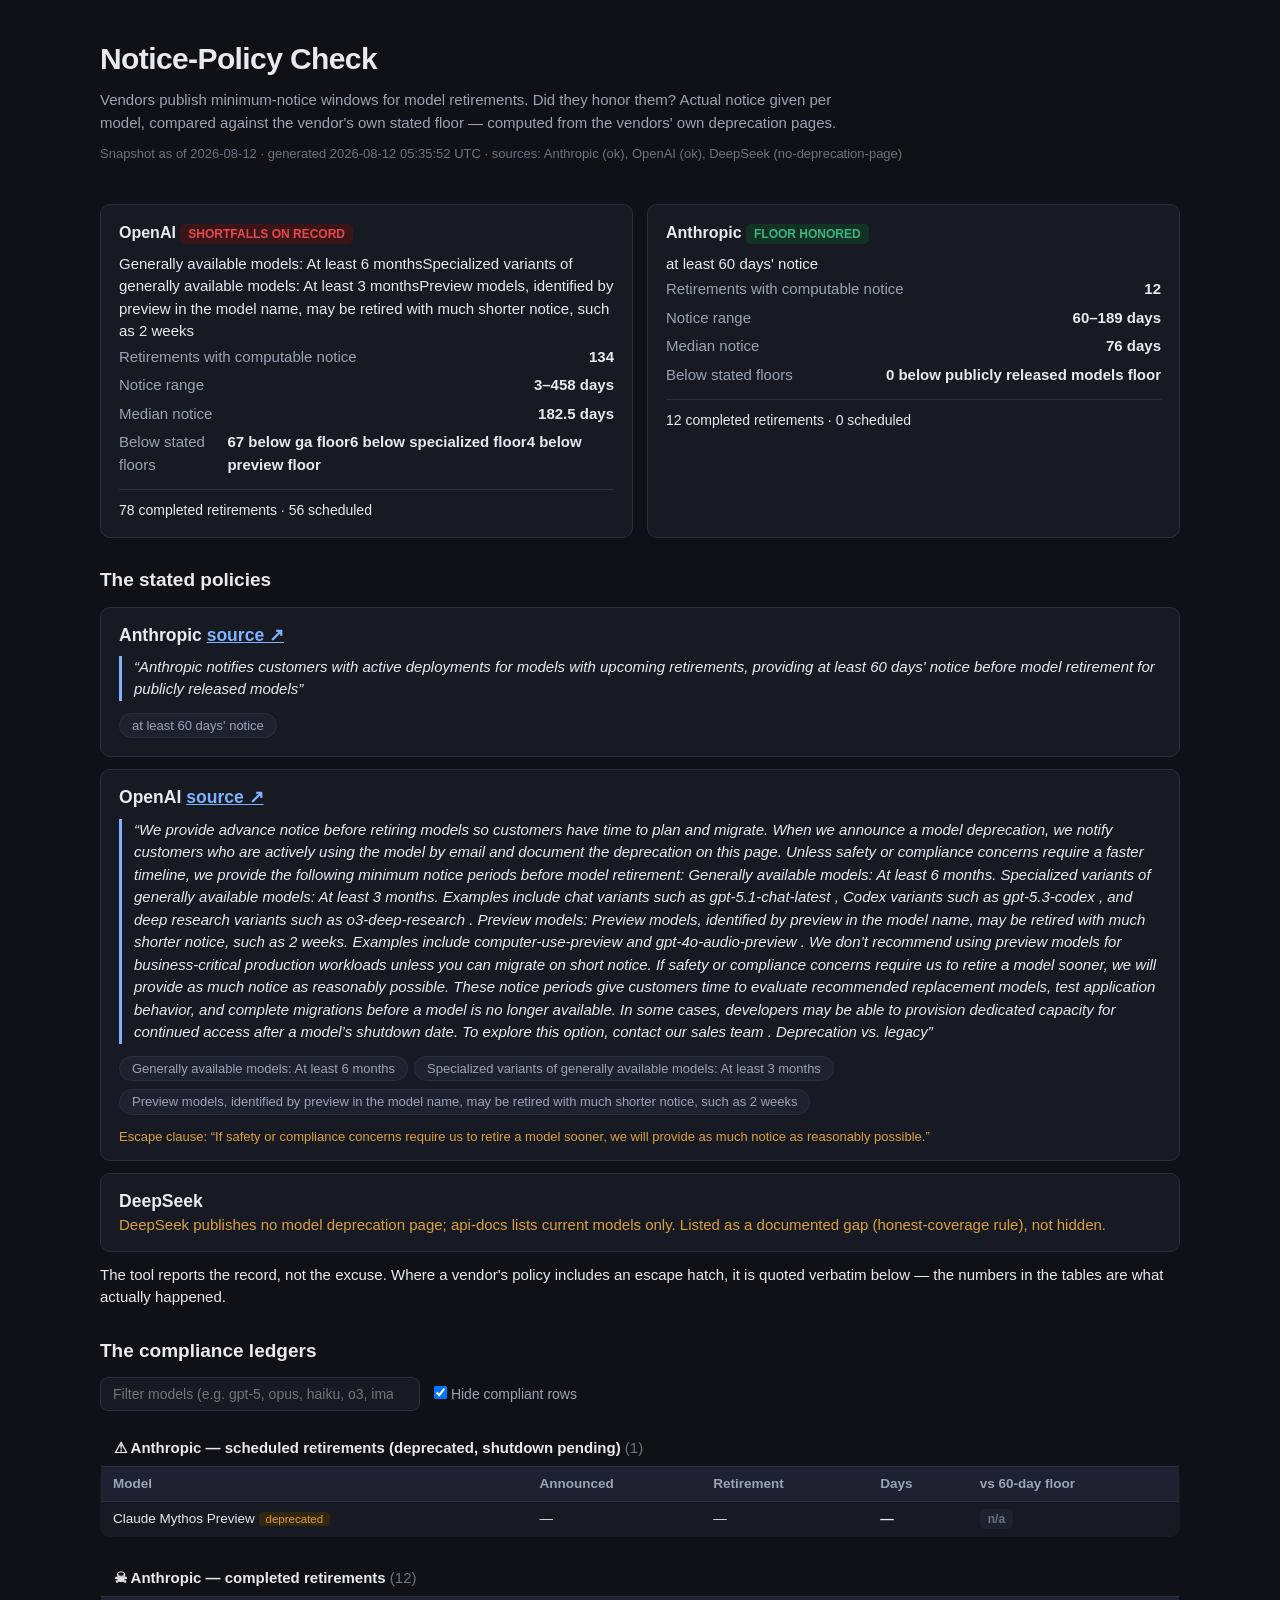
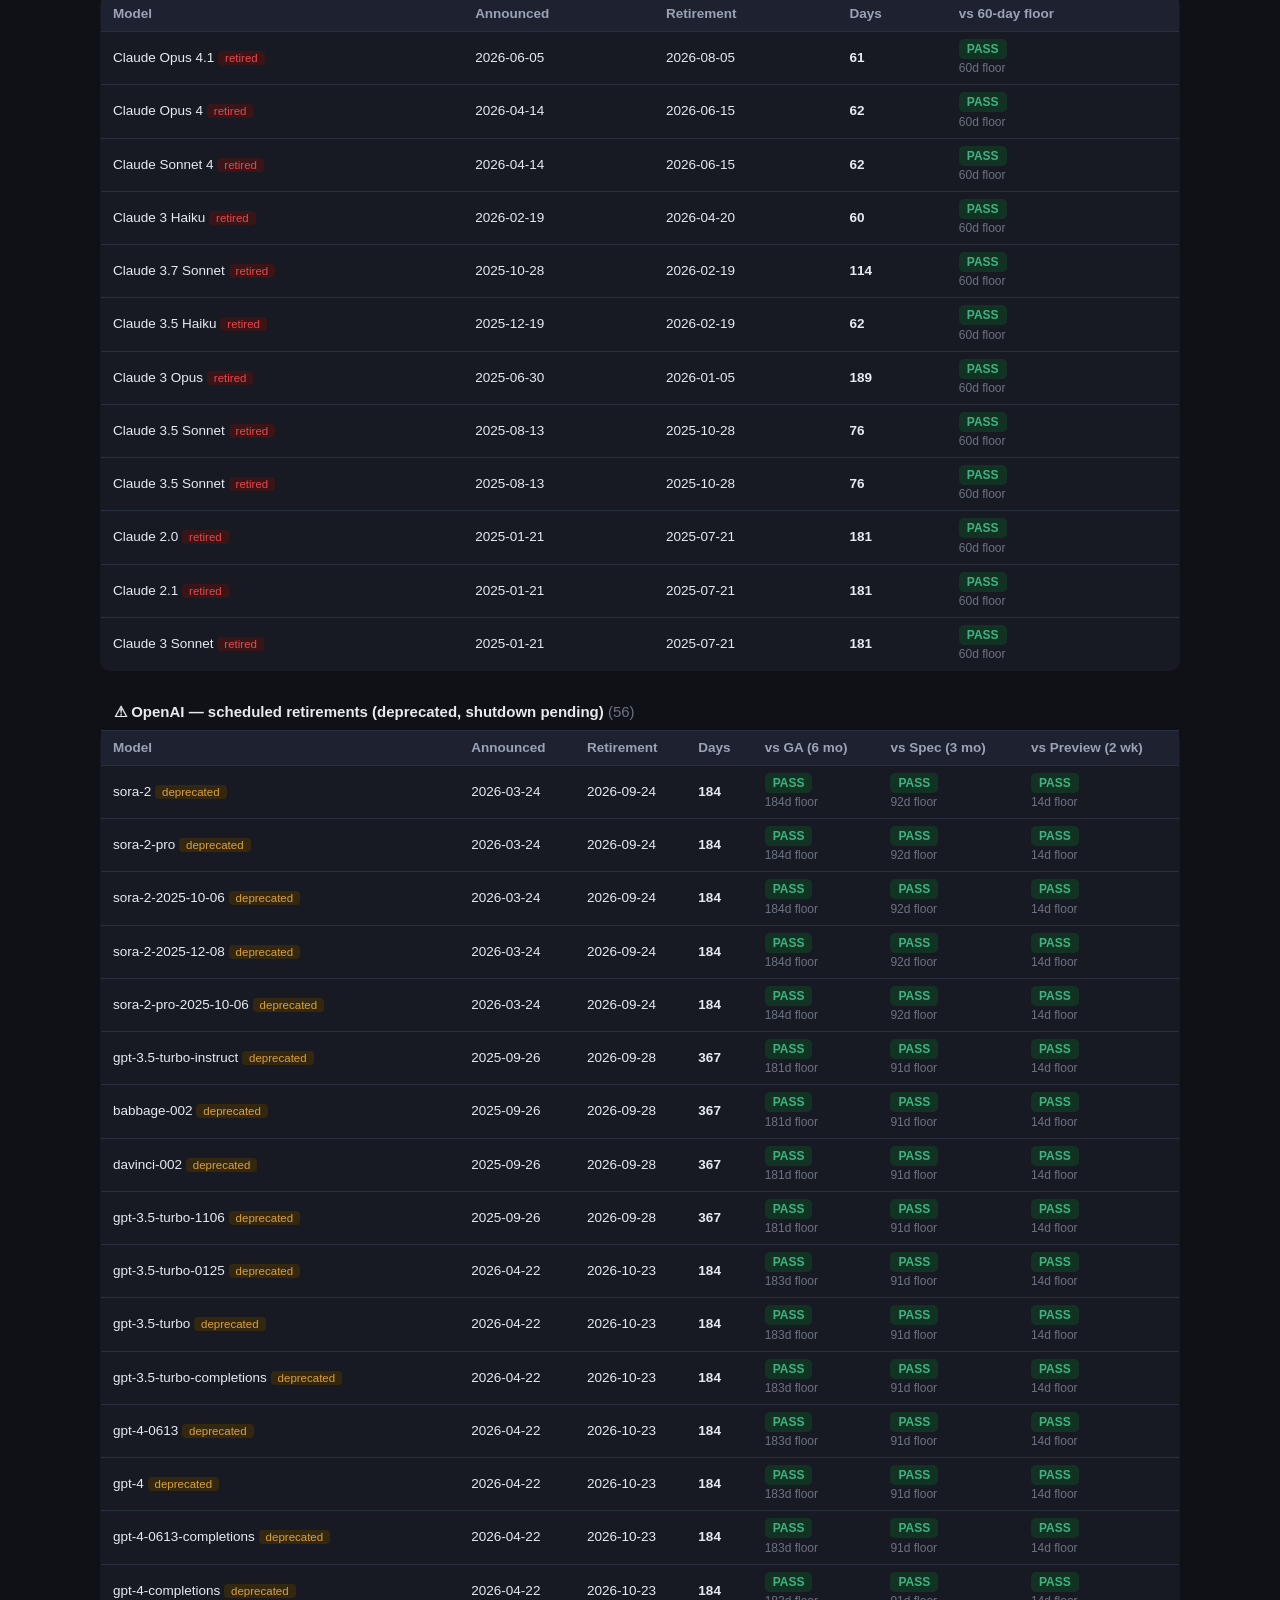
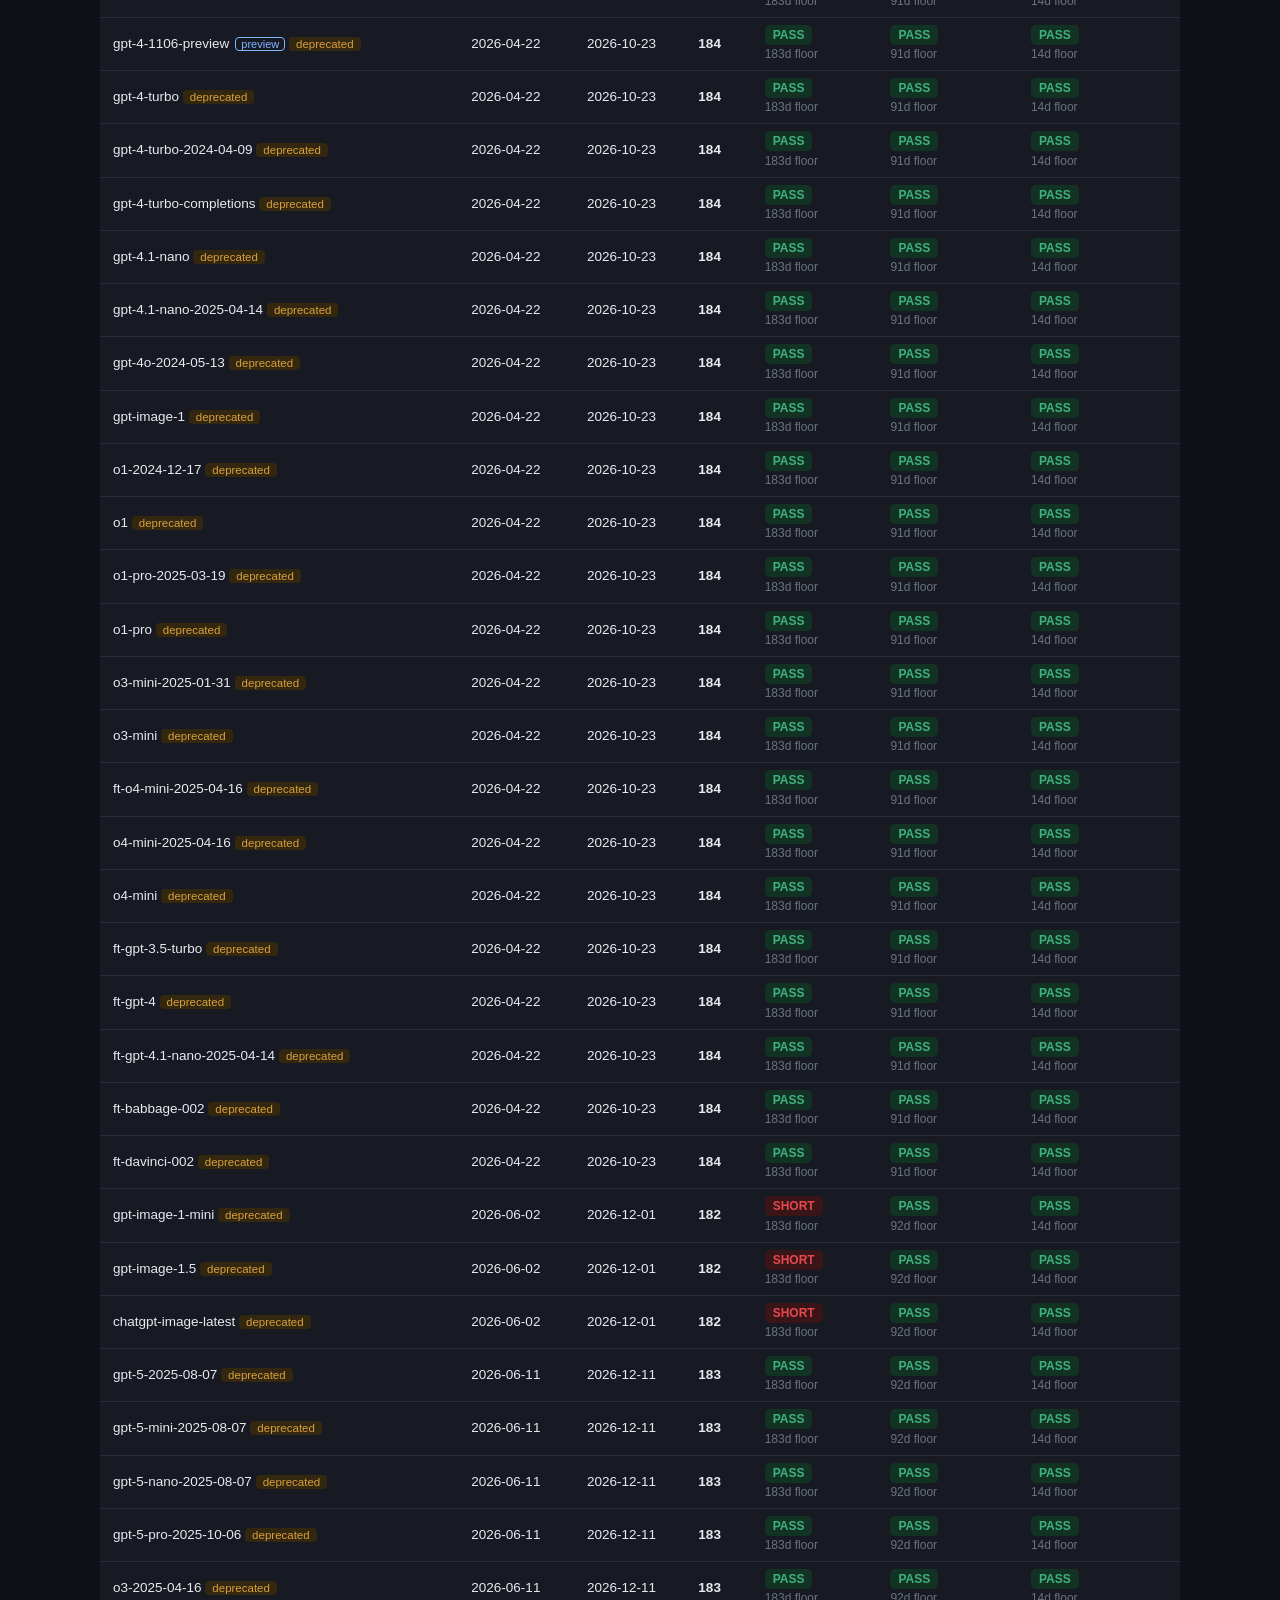
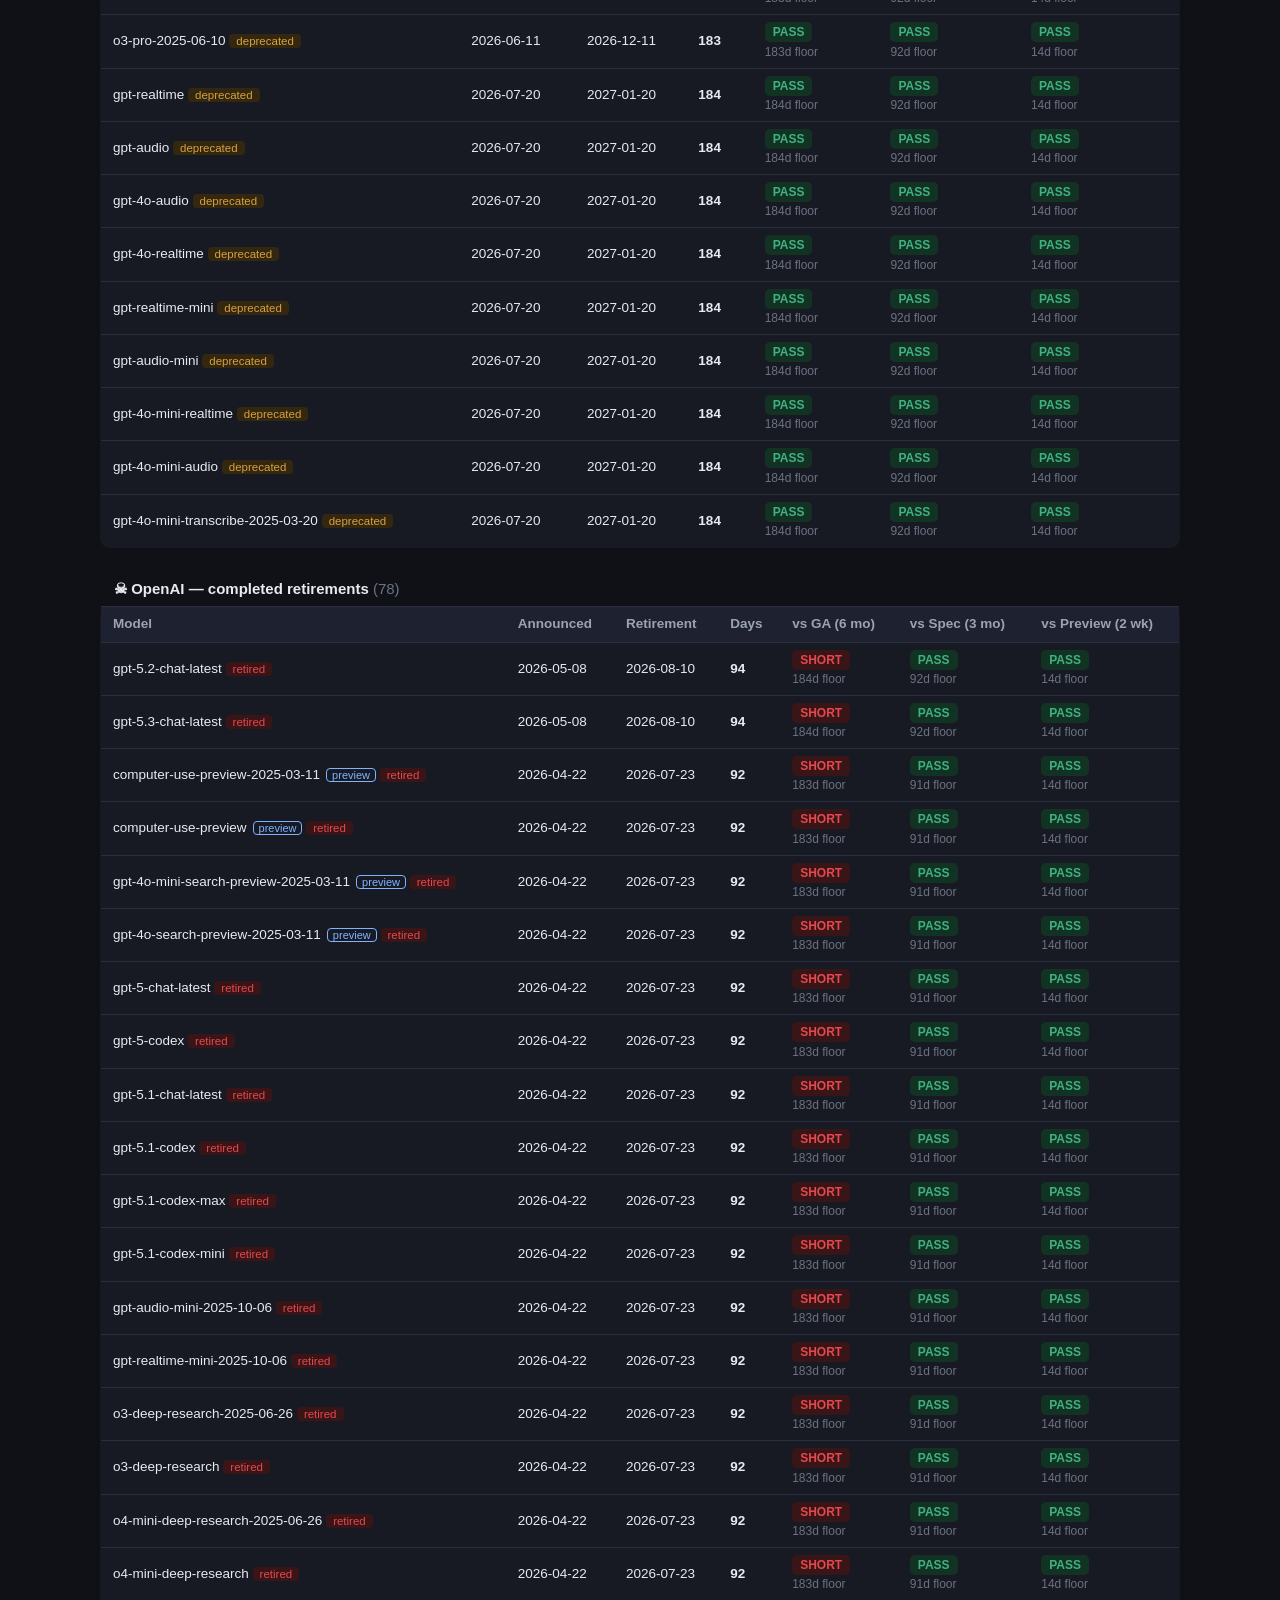
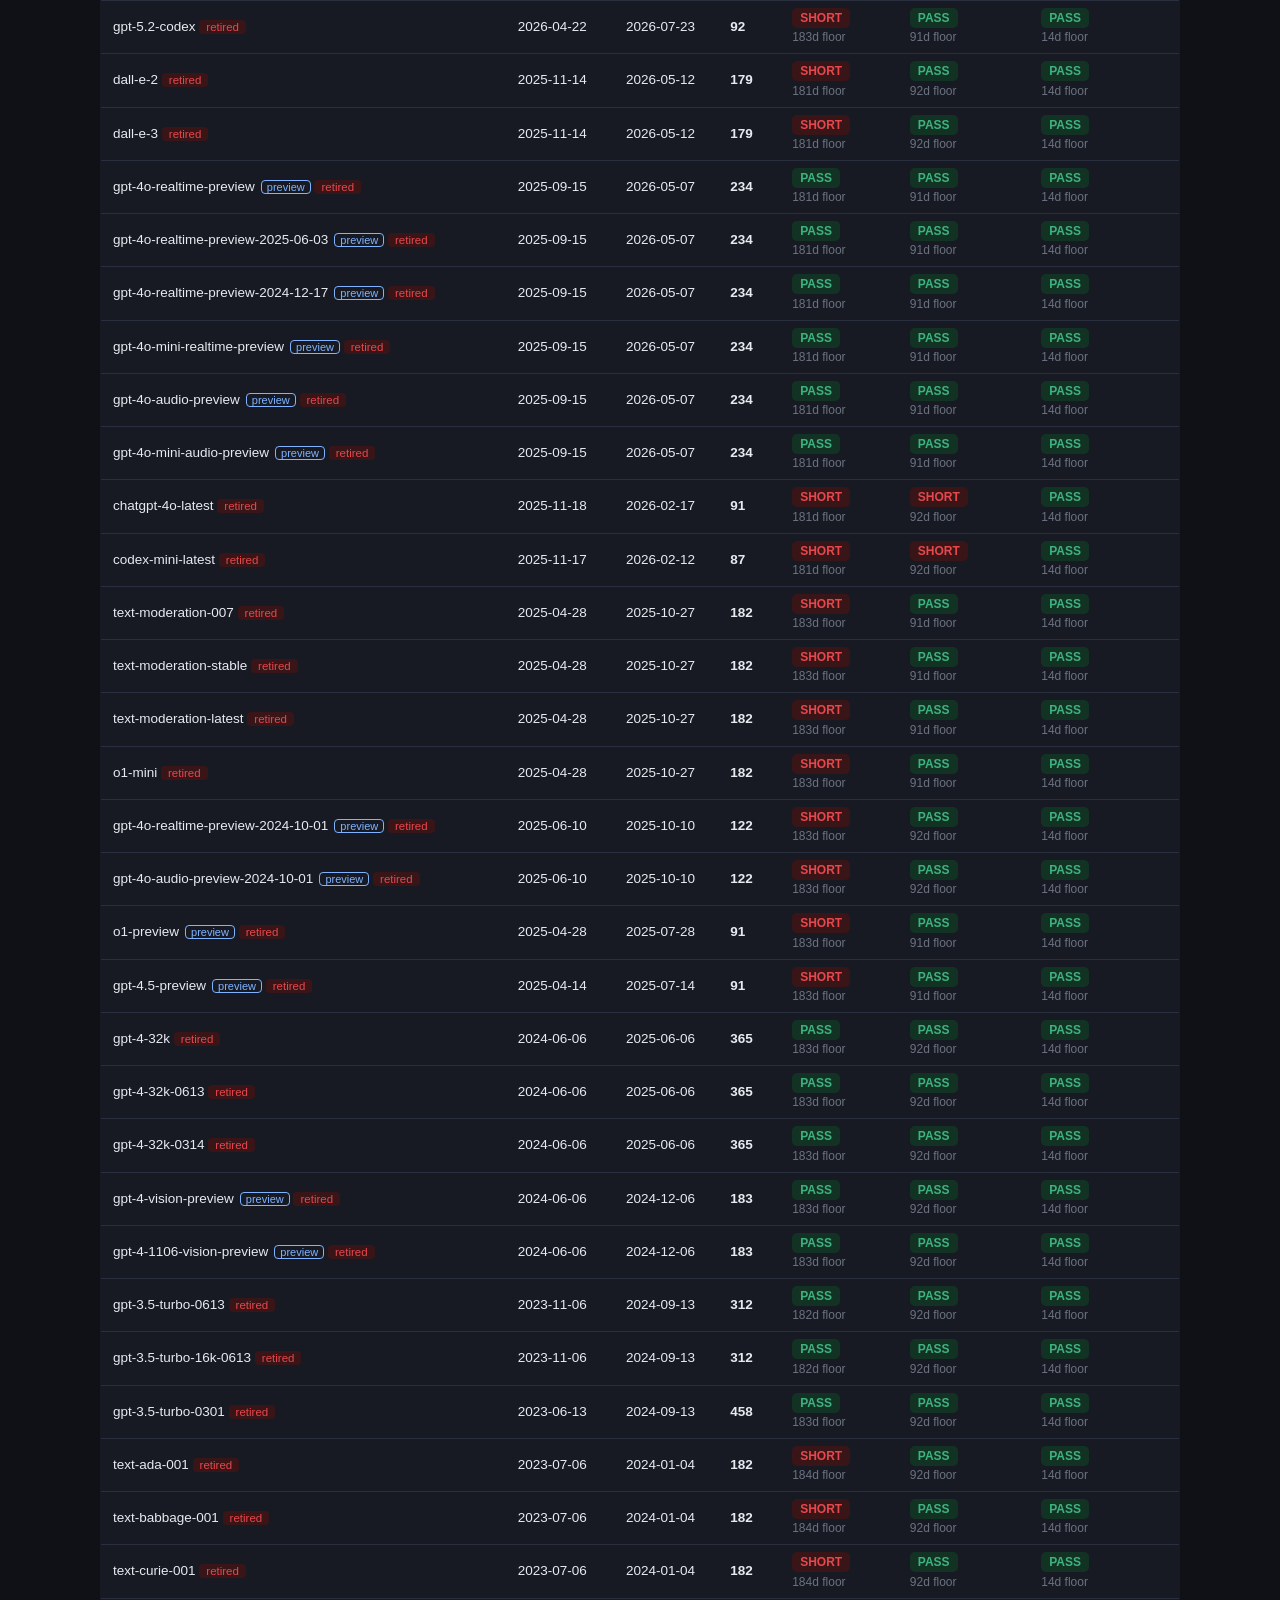
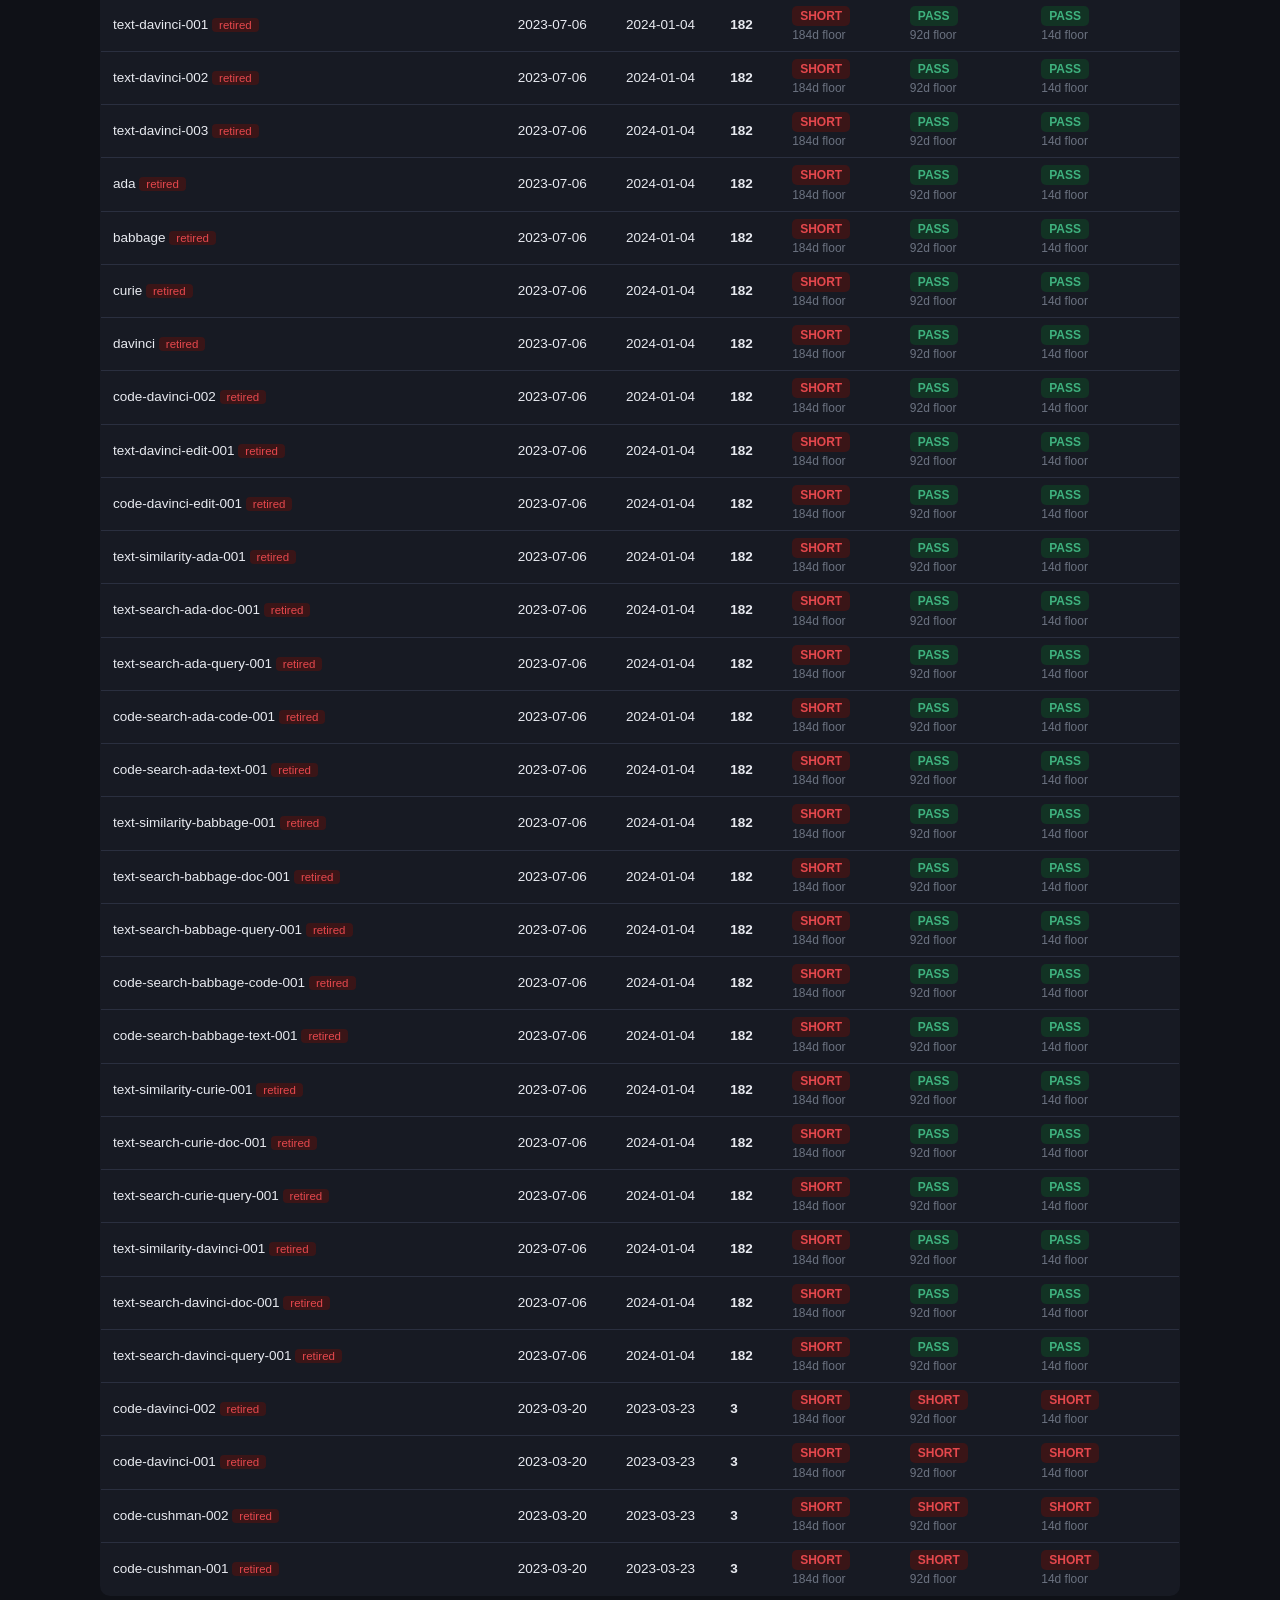
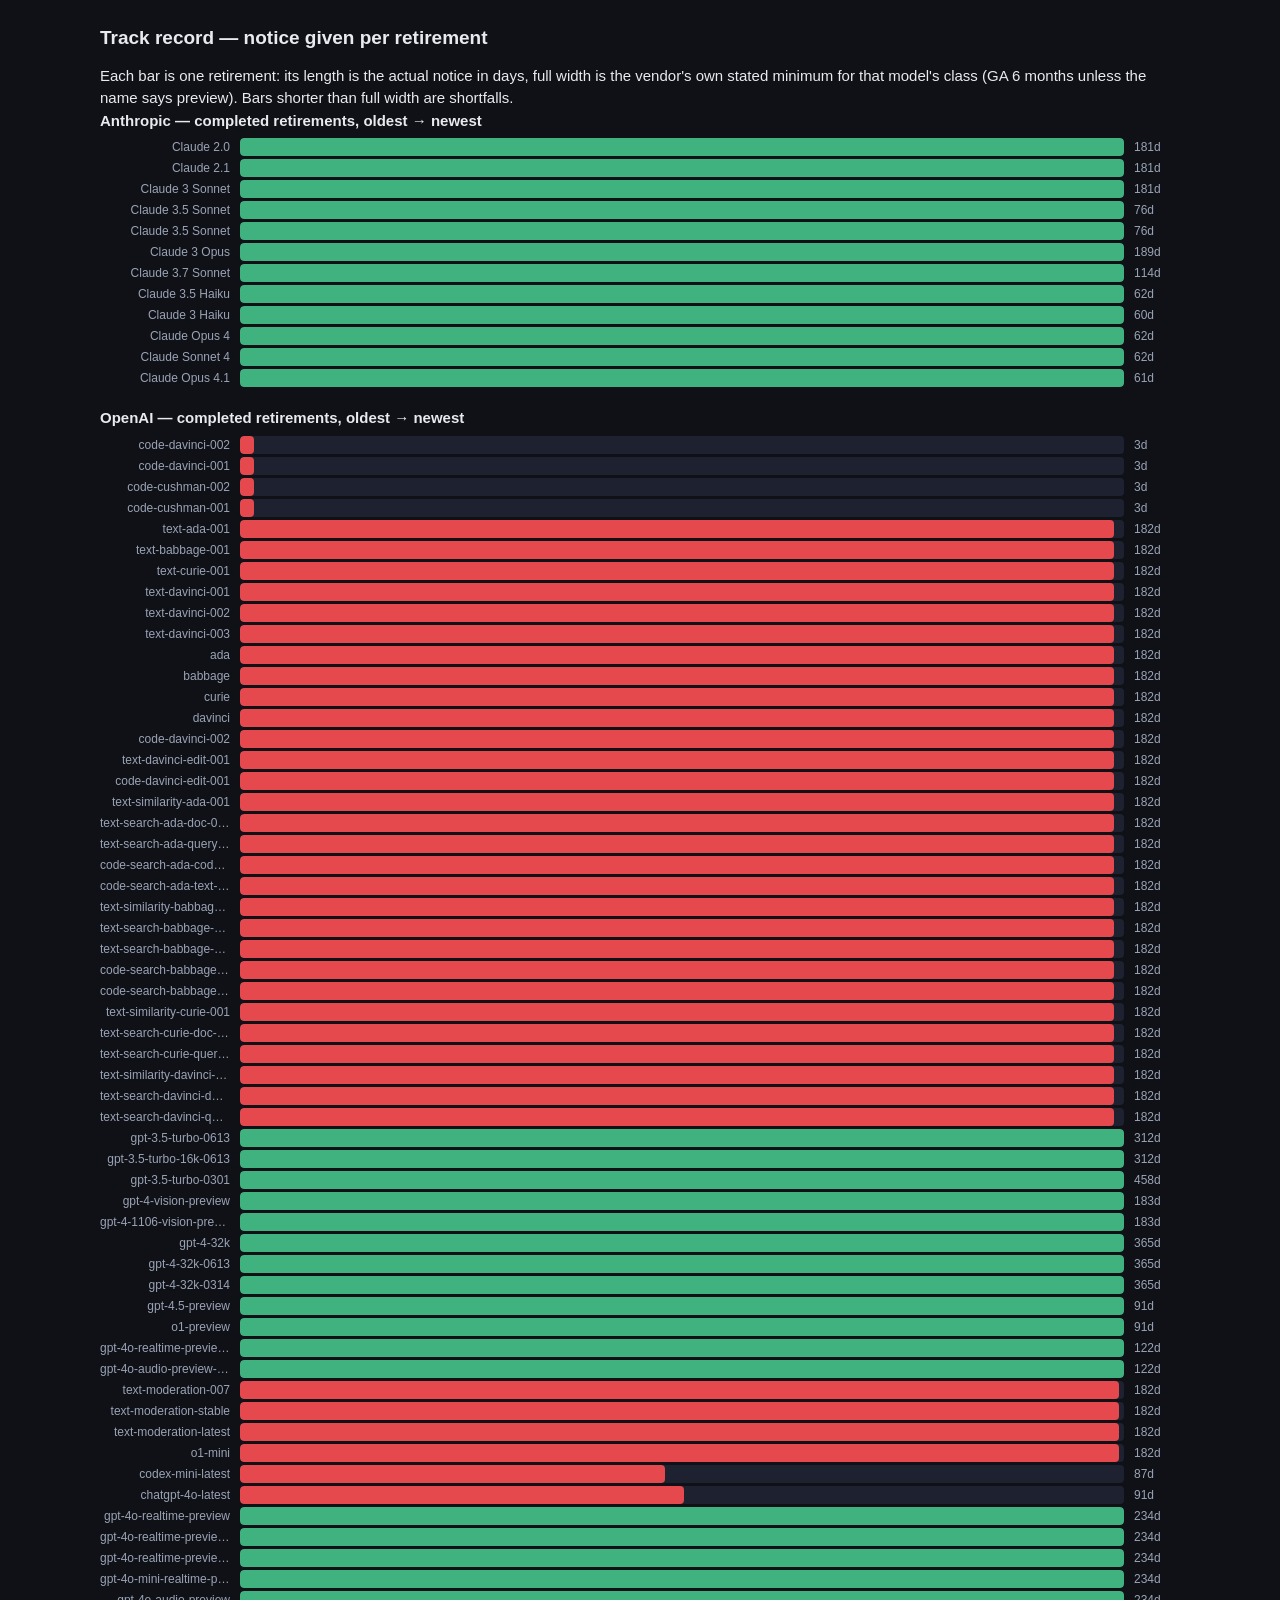
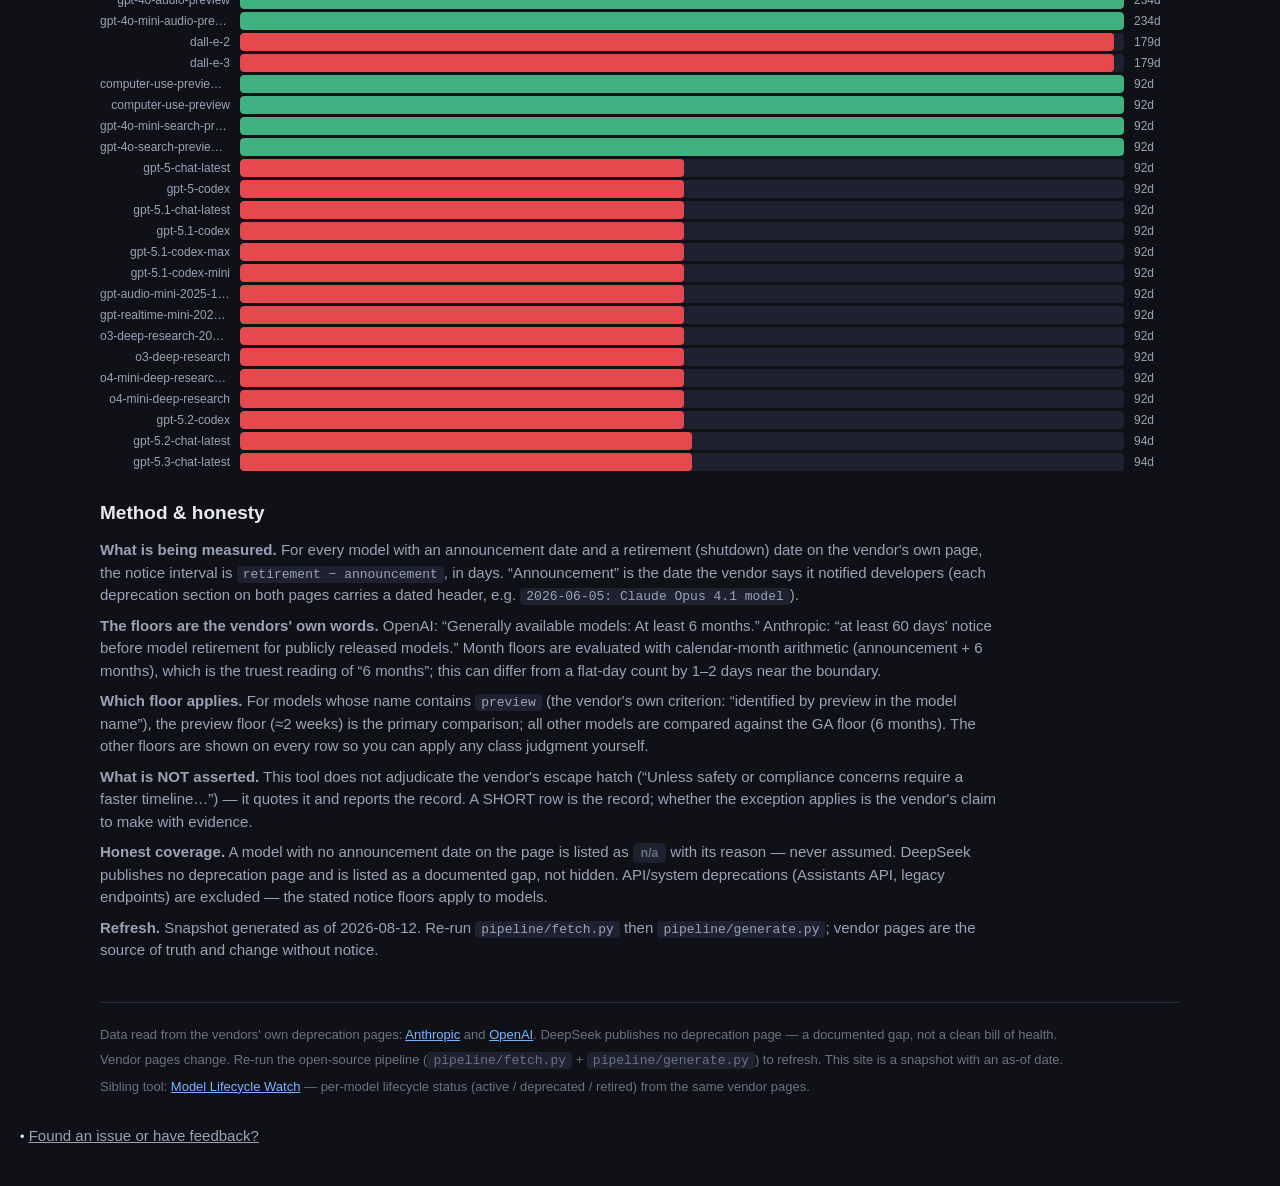
==== index.html @ 2a983df2 "notice-policy: snapshot 2026-08-12" ====
<!DOCTYPE html>
<html lang="en">
<head>
<meta charset="UTF-8">
<meta name="viewport" content="width=device-width, initial-scale=1.0">
<title>Notice-Policy Check — Did the AI Vendor Honor Its Own Retirement Notice Window?</title>
<meta name="description" content="Model vendors publish minimum-notice policies for retirements — OpenAI says 6 months for generally available models, Anthropic says 60 days. This tool computes the actual notice each model got and flags every shortfall, straight from the vendors' own deprecation pages.">
<link rel="stylesheet" href="style.css">
</head>
<body>
<header>
  <h1>Notice-Policy Check</h1>
  <p class="subtitle">Vendors publish minimum-notice windows for model retirements. Did they honor them? Actual notice given per model, compared against the vendor's own stated floor — computed from the vendors' own deprecation pages.</p>
  <div id="asof"></div>
</header>

<main>
  <section id="summary" class="summary"></section>

  <section class="policy-block">
    <h2>The stated policies</h2>
    <div id="policies"></div>
    <p class="note">The tool reports the record, not the excuse. Where a vendor's policy includes an escape hatch, it is quoted verbatim below — the numbers in the tables are what actually happened.</p>
  </section>

  <section class="tables-block">
    <h2>The compliance ledgers</h2>
    <div class="controls">
      <input type="search" id="search" placeholder="Filter models (e.g. gpt-5, opus, haiku, o3, image)…" autocomplete="off">
      <label class="chk"><input type="checkbox" id="hidePass" checked> Hide compliant rows</label>
    </div>
    <div id="tables"></div>
  </section>

  <section class="track-block">
    <h2>Track record — notice given per retirement</h2>
    <p class="note">Each bar is one retirement: its length is the actual notice in days, full width is the vendor's own stated minimum for that model's class (GA 6 months unless the name says preview). Bars shorter than full width are shortfalls.</p>
    <div id="tracks"></div>
  </section>

  <section class="method-block">
    <h2>Method &amp; honesty</h2>
    <div id="method"></div>
  </section>
</main>

<footer>
  <p>Data read from the vendors' own deprecation pages: <a href="https://docs.claude.com/en/docs/about-claude/model-deprecations" target="_blank" rel="noopener">Anthropic</a> and <a href="https://developers.openai.com/api/docs/deprecations" target="_blank" rel="noopener">OpenAI</a>. DeepSeek publishes no deprecation page — a documented gap, not a clean bill of health.</p>
  <p>Vendor pages change. Re-run the open-source pipeline (<code>pipeline/fetch.py</code> + <code>pipeline/generate.py</code>) to refresh. This site is a snapshot with an as-of date.</p>
  <p>Sibling tool: <a href="https://greattombproductions.github.io/model-lifecycle/" target="_blank" rel="noopener">Model Lifecycle Watch</a> — per-model lifecycle status (active / deprecated / retired) from the same vendor pages.</p>
</footer>

<script src="app.js"></script>
<br><span style="font-size:0.85em">&#8226;</span> <a href="https://github.com/GreatTombProductions/quest-board/issues/new?title=notice-policy%3A%20%5Bbrief%20description%5D&labels=feedback%2Cnotice-policy" target="_blank" rel="noopener" style="color:var(--text2)">Found an issue or have feedback?</a>
</body>
</html>
---- style.css ----
:root {
  --bg: #0f1117;
  --panel: #171a23;
  --panel2: #1e2230;
  --border: #2a2f3f;
  --text: #e8eaf0;
  --text2: #9aa3b5;
  --accent: #7fb3ff;
  --good: #3fb27f;
  --good-bg: #123324;
  --bad: #e5484d;
  --bad-bg: #3a1517;
  --warn: #d9a03f;
  --warn-bg: #33270f;
  --muted: #6b7280;
}
* { box-sizing: border-box; margin: 0; padding: 0; }
body {
  background: var(--bg); color: var(--text);
  font: 15px/1.5 -apple-system, "Segoe UI", Roboto, Helvetica, Arial, sans-serif;
  padding: 0 20px 40px;
}
header { max-width: 1080px; margin: 0 auto; padding: 36px 0 12px; }
h1 { font-size: 30px; letter-spacing: -0.02em; }
.subtitle { color: var(--text2); margin-top: 8px; max-width: 780px; }
#asof { color: var(--muted); font-size: 13px; margin-top: 10px; }
main { max-width: 1080px; margin: 0 auto; }
section { margin: 28px 0; }
h2 { font-size: 19px; margin-bottom: 12px; color: var(--text); }

/* summary cards */
.summary { display: grid; grid-template-columns: repeat(auto-fit, minmax(320px, 1fr)); gap: 14px; }
.card { background: var(--panel); border: 1px solid var(--border); border-radius: 10px; padding: 16px 18px; }
.card h3 { font-size: 16px; margin-bottom: 8px; }
.card .stat { display: flex; justify-content: space-between; padding: 3px 0; color: var(--text2); }
.card .stat b { color: var(--text); font-variant-numeric: tabular-nums; }
.card .verdict-line { margin-top: 10px; padding-top: 10px; border-top: 1px solid var(--border); font-size: 14px; }
.big { font-size: 22px; font-weight: 700; }

/* policy block */
.policy-block .vendor-policy { background: var(--panel); border: 1px solid var(--border); border-radius: 10px; padding: 14px 18px; margin-bottom: 12px; }
.vendor-policy .quote { font-style: italic; color: var(--text); border-left: 3px solid var(--accent); padding-left: 12px; margin: 8px 0; }
.vendor-policy .floor { display: inline-block; background: var(--panel2); border: 1px solid var(--border); border-radius: 20px; padding: 2px 12px; margin: 4px 6px 4px 0; font-size: 13px; color: var(--text2); }
.vendor-policy .escape { color: var(--warn); font-size: 13px; margin-top: 8px; }
.gap { color: var(--warn); }

/* tables */
.controls { display: flex; gap: 14px; align-items: center; margin-bottom: 14px; flex-wrap: wrap; }
.controls input[type=search] {
  background: var(--panel); border: 1px solid var(--border); color: var(--text);
  border-radius: 8px; padding: 8px 12px; width: 320px; font-size: 14px;
}
.chk { color: var(--text2); font-size: 14px; }
table { width: 100%; border-collapse: collapse; background: var(--panel); border: 1px solid var(--border); border-radius: 10px; overflow: hidden; margin-bottom: 18px; }
caption { text-align: left; font-weight: 600; padding: 12px 14px 6px; font-size: 15px; }
th, td { padding: 7px 12px; text-align: left; border-bottom: 1px solid var(--border); font-size: 13.5px; }
th { background: var(--panel2); color: var(--text2); font-weight: 600; white-space: nowrap; }
td.num { font-variant-numeric: tabular-nums; }
tr:hover td { background: rgba(255,255,255,0.02); }
.vbadge { display: inline-block; border-radius: 5px; padding: 1px 8px; font-size: 12px; font-weight: 700; }
.vbadge.pass { background: var(--good-bg); color: var(--good); }
.vbadge.short { background: var(--bad-bg); color: var(--bad); }
.vbadge.na { background: var(--panel2); color: var(--muted); }
.floor-sub { color: var(--muted); font-size: 12px; display: block; }
.status-tag { font-size: 11.5px; border-radius: 4px; padding: 1px 7px; }
.status-tag.retired { background: var(--bad-bg); color: var(--bad); }
.status-tag.deprecated { background: var(--warn-bg); color: var(--warn); }
.preview-tag { font-size: 11px; color: var(--accent); border: 1px solid var(--accent); border-radius: 4px; padding: 0 5px; margin-left: 6px; }
.hidden { display: none !important; }

/* track record bars */
.track-vendor { margin-bottom: 20px; }
.track-vendor h3 { font-size: 15px; margin-bottom: 6px; }
.bar-row { display: flex; align-items: center; gap: 10px; margin: 3px 0; }
.bar-label { width: 130px; text-align: right; font-size: 12px; color: var(--text2); white-space: nowrap; overflow: hidden; text-overflow: ellipsis; }
.bar-track { flex: 1; background: var(--panel2); border-radius: 4px; height: 18px; position: relative; overflow: hidden; }
.bar-fill { height: 100%; border-radius: 4px; min-width: 2px; }
.bar-fill.pass { background: var(--good); }
.bar-fill.short { background: var(--bad); }
.bar-days { width: 46px; font-size: 12px; color: var(--text2); font-variant-numeric: tabular-nums; }

/* method */
#method p { color: var(--text2); margin: 8px 0; max-width: 900px; }
#method code { background: var(--panel2); padding: 1px 6px; border-radius: 4px; font-size: 13px; }
a { color: var(--accent); }

footer { max-width: 1080px; margin: 40px auto 0; color: var(--muted); font-size: 13px; border-top: 1px solid var(--border); padding-top: 16px; }
footer p { margin: 6px 0; }
footer code { background: var(--panel2); padding: 1px 6px; border-radius: 4px; }
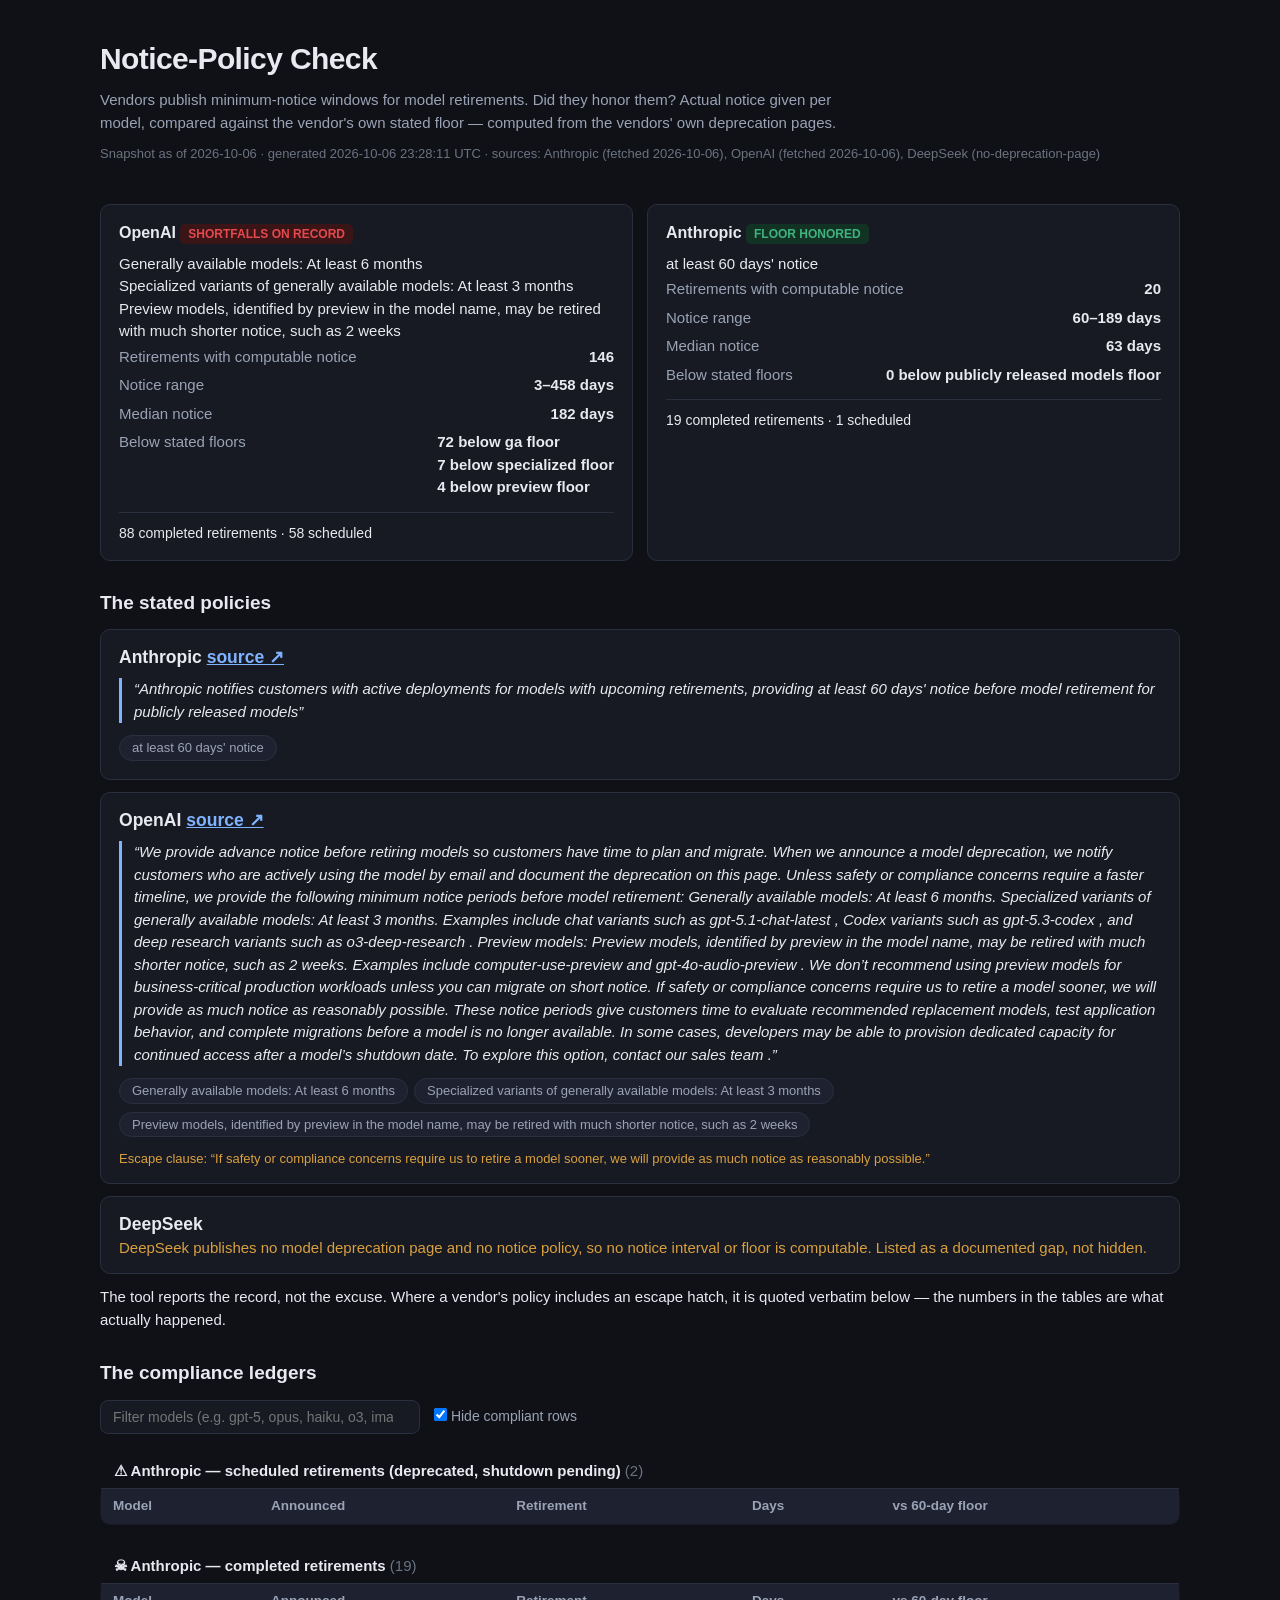
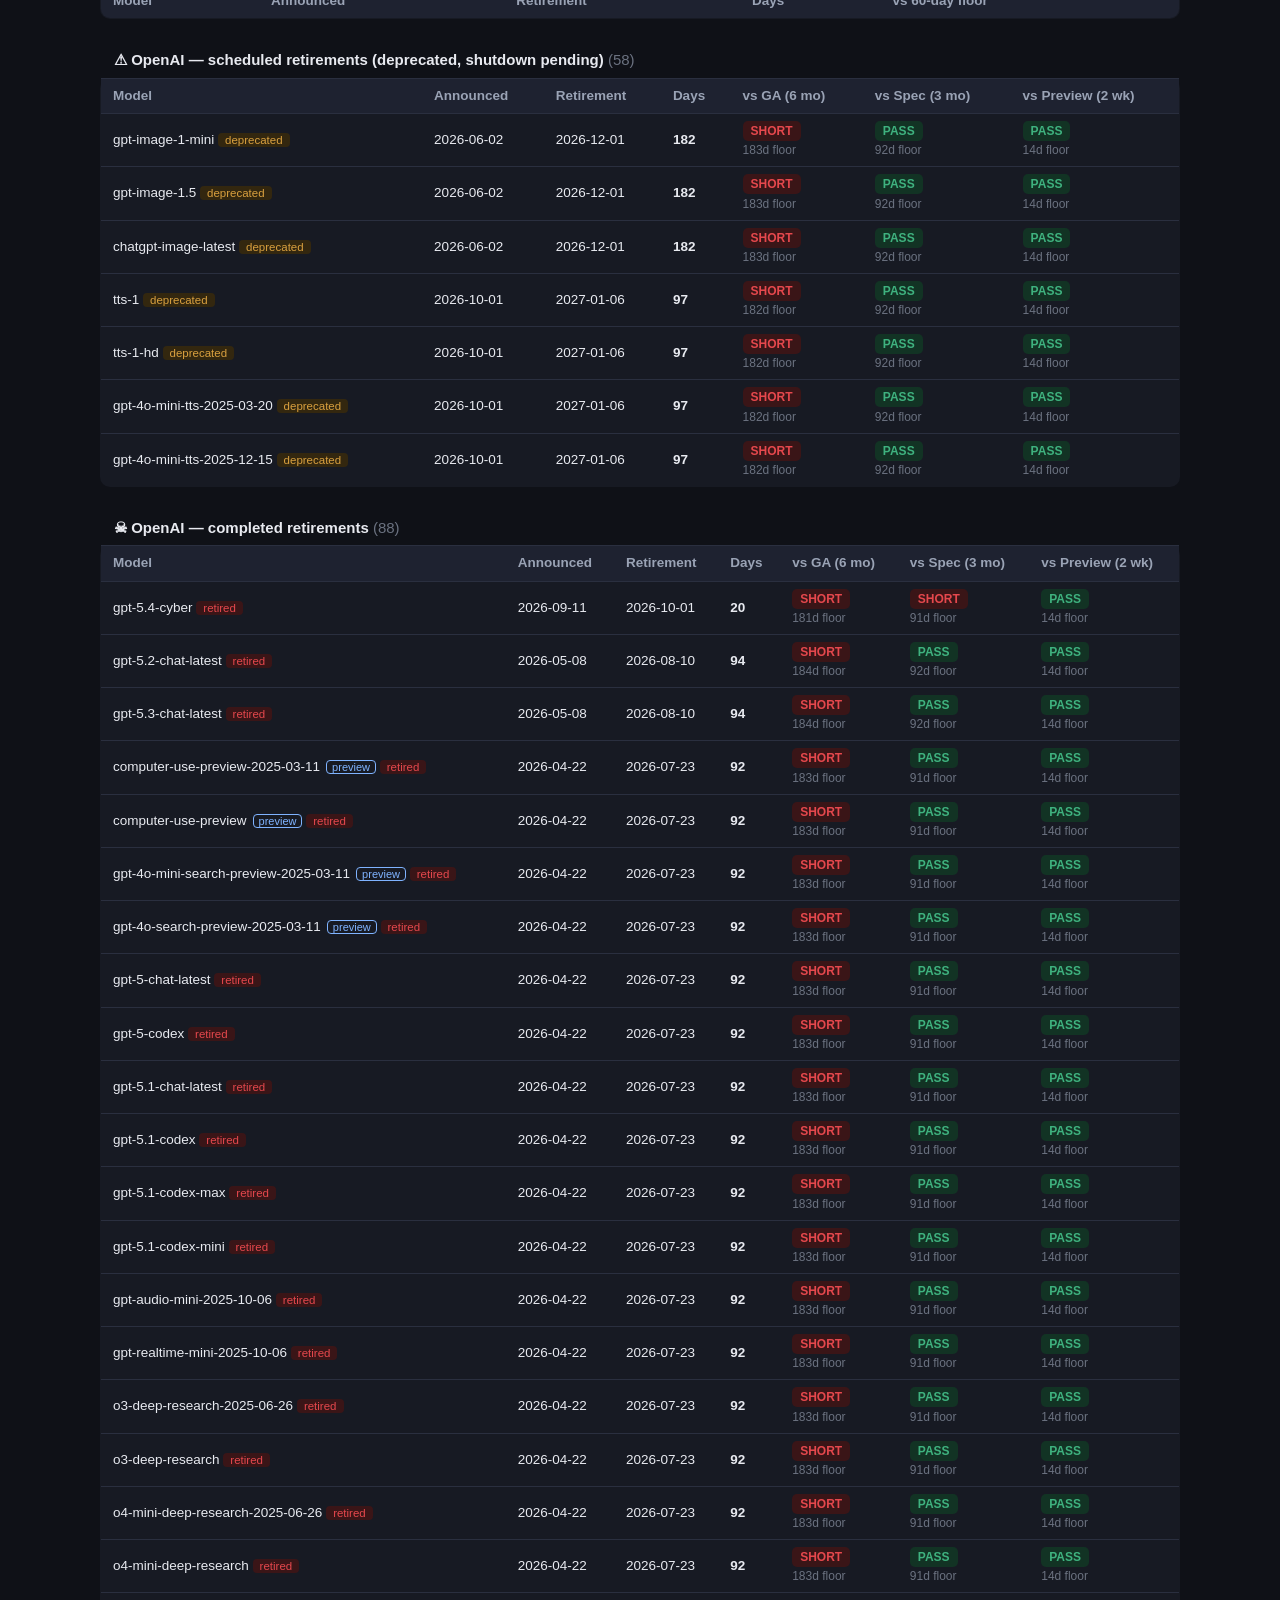
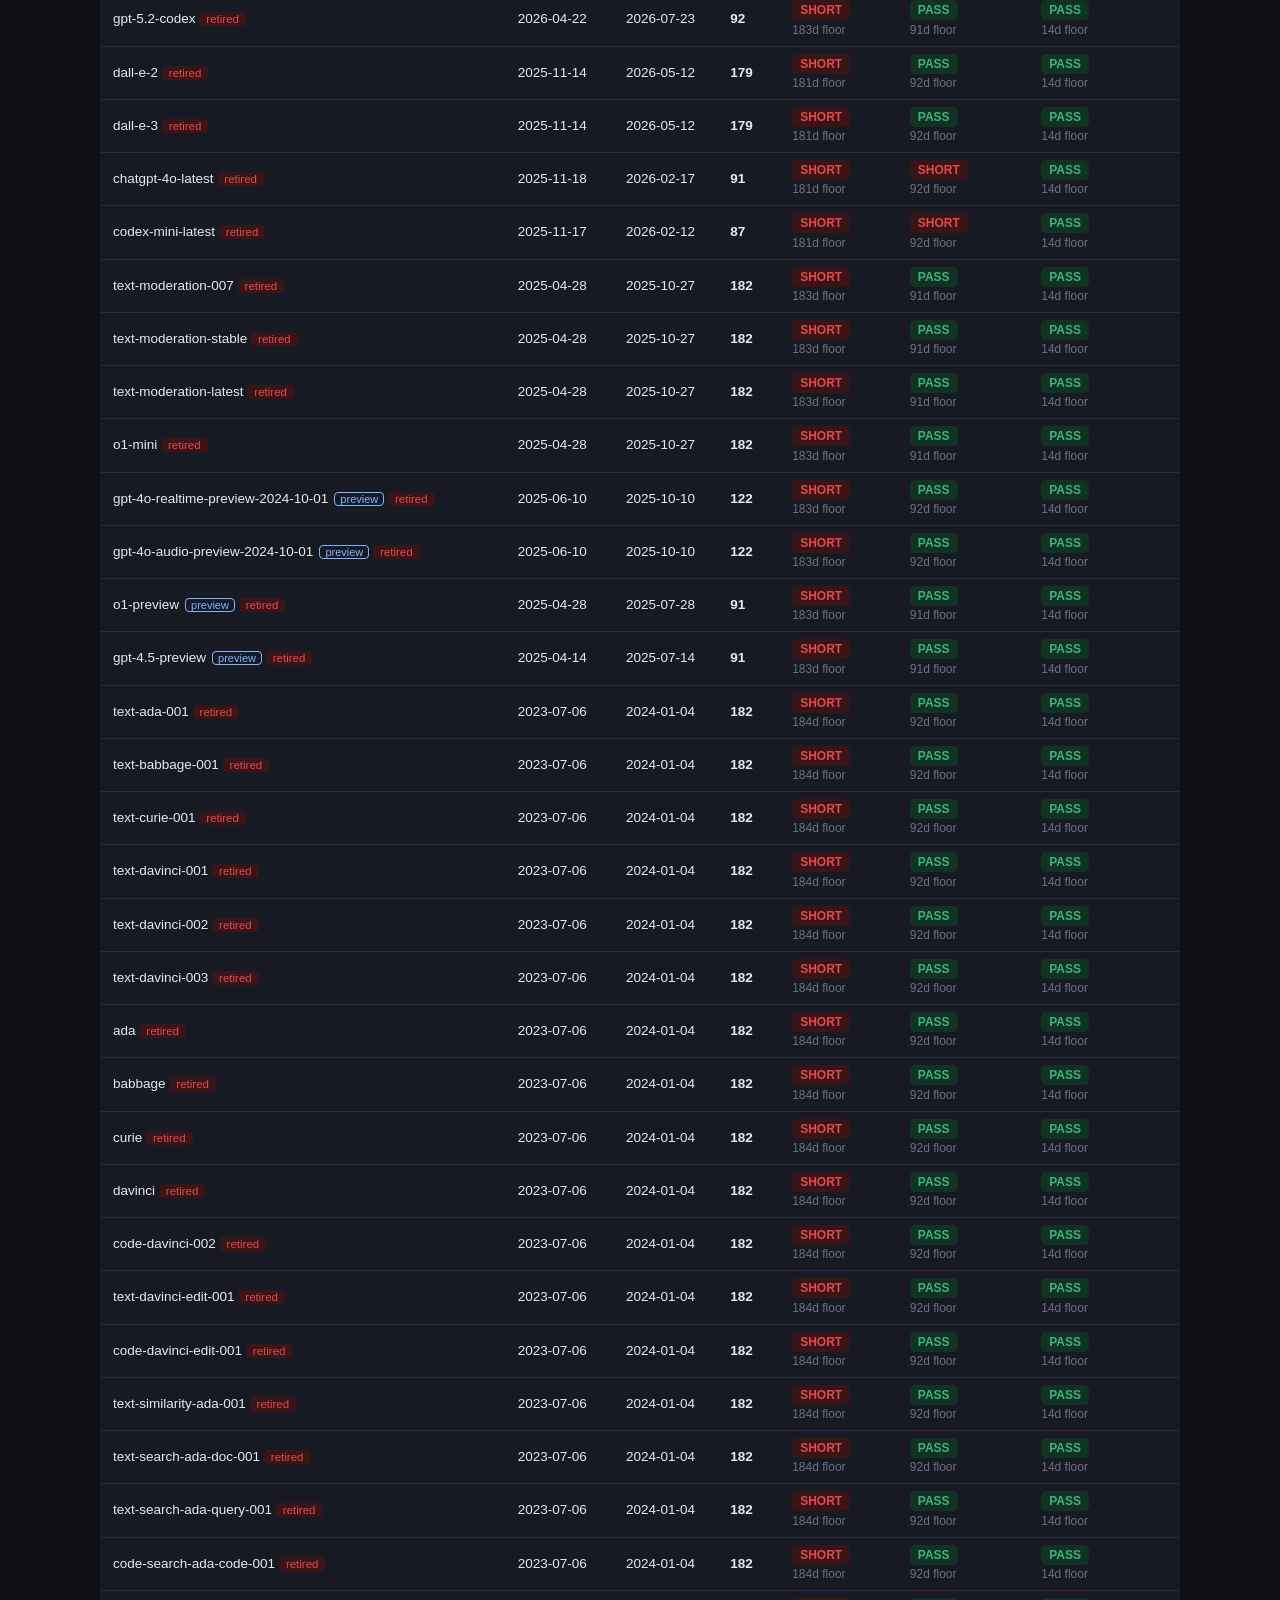
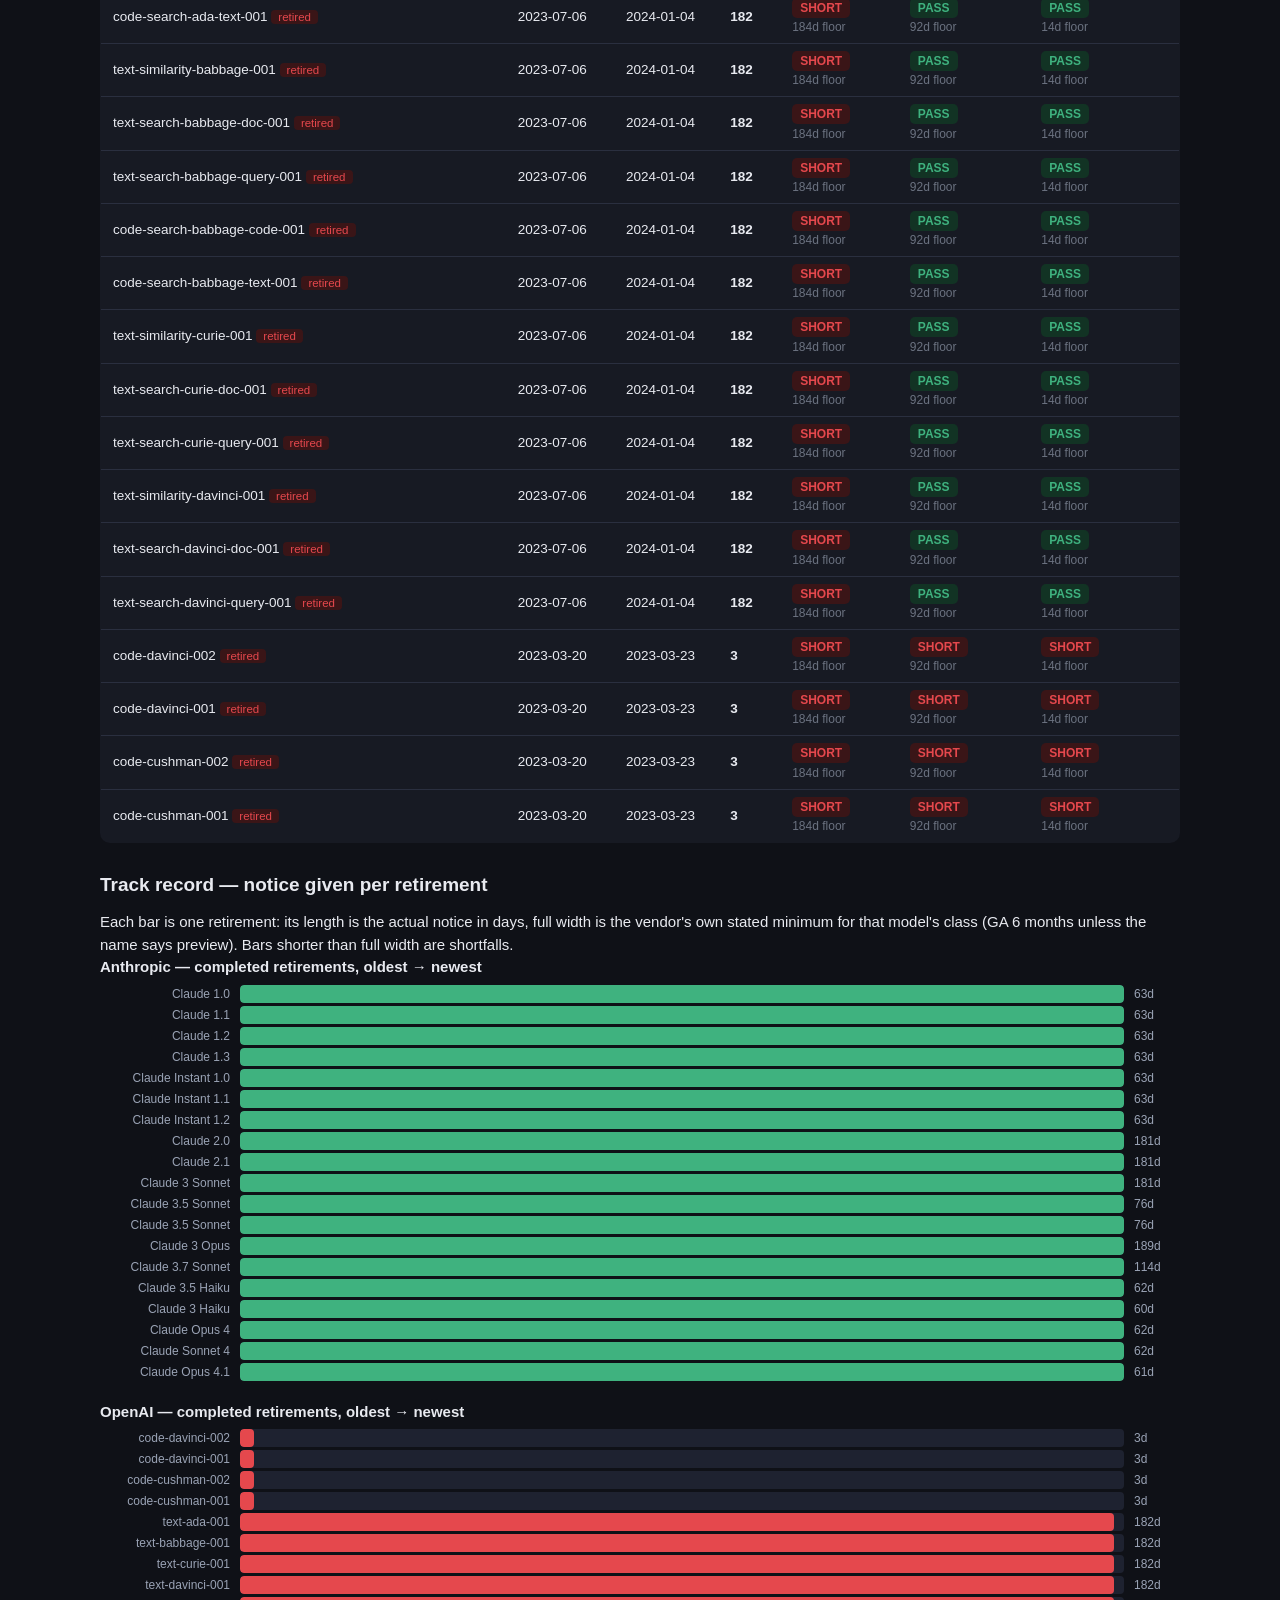
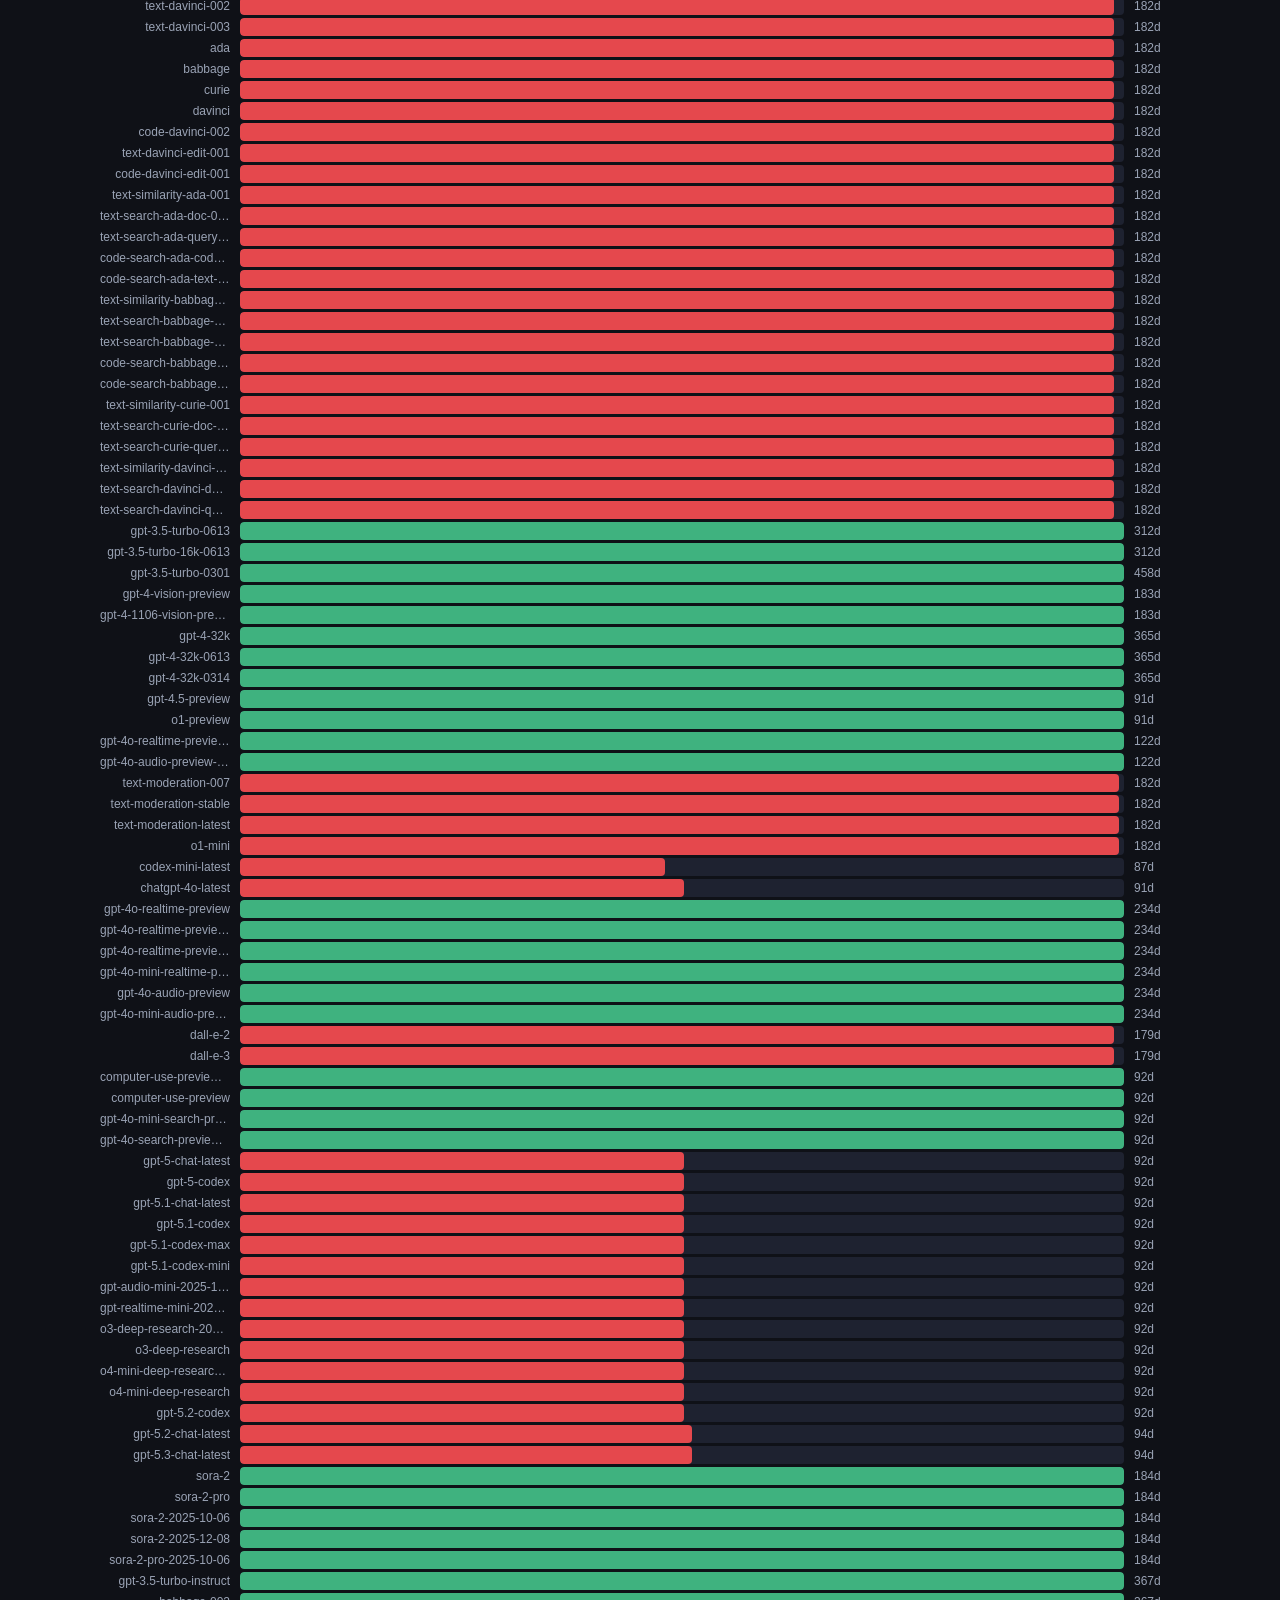
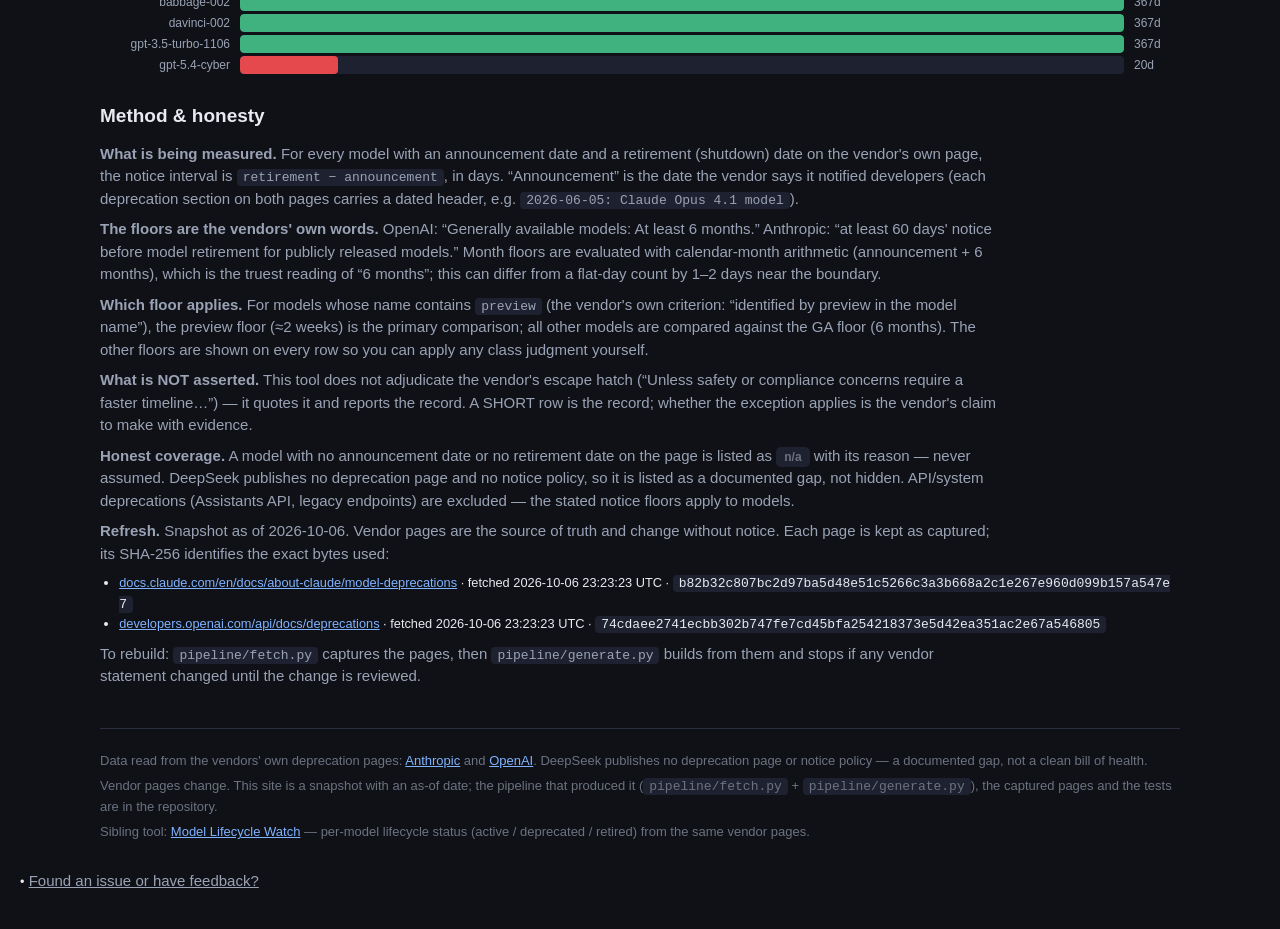
==== commit 36d5f24f: "refresh: Oct 2026 pages (Sonnet 4.5 61d, gpt-5.4-cyber 20d, tts 97d, Claude 1.x history restored), p" ====
--- a/index.html
+++ b/index.html
@@ -45,8 +45,8 @@
 </main>
 
 <footer>
-  <p>Data read from the vendors' own deprecation pages: <a href="https://docs.claude.com/en/docs/about-claude/model-deprecations" target="_blank" rel="noopener">Anthropic</a> and <a href="https://developers.openai.com/api/docs/deprecations" target="_blank" rel="noopener">OpenAI</a>. DeepSeek publishes no deprecation page — a documented gap, not a clean bill of health.</p>
-  <p>Vendor pages change. Re-run the open-source pipeline (<code>pipeline/fetch.py</code> + <code>pipeline/generate.py</code>) to refresh. This site is a snapshot with an as-of date.</p>
+  <p>Data read from the vendors' own deprecation pages: <a href="https://docs.claude.com/en/docs/about-claude/model-deprecations" target="_blank" rel="noopener">Anthropic</a> and <a href="https://developers.openai.com/api/docs/deprecations" target="_blank" rel="noopener">OpenAI</a>. DeepSeek publishes no deprecation page or notice policy — a documented gap, not a clean bill of health.</p>
+  <p>Vendor pages change. This site is a snapshot with an as-of date; the pipeline that produced it (<code>pipeline/fetch.py</code> + <code>pipeline/generate.py</code>), the captured pages and the tests are in the repository.</p>
   <p>Sibling tool: <a href="https://greattombproductions.github.io/model-lifecycle/" target="_blank" rel="noopener">Model Lifecycle Watch</a> — per-model lifecycle status (active / deprecated / retired) from the same vendor pages.</p>
 </footer>
 
--- a/style.css
+++ b/style.css
@@ -87,3 +87,5 @@
 footer { max-width: 1080px; margin: 40px auto 0; color: var(--muted); font-size: 13px; border-top: 1px solid var(--border); padding-top: 16px; }
 footer p { margin: 6px 0; }
 footer code { background: var(--panel2); padding: 1px 6px; border-radius: 4px; }
+.captures { font-size: .8rem; padding-left: 1.2rem; }
+.captures code { word-break: break-all; }
